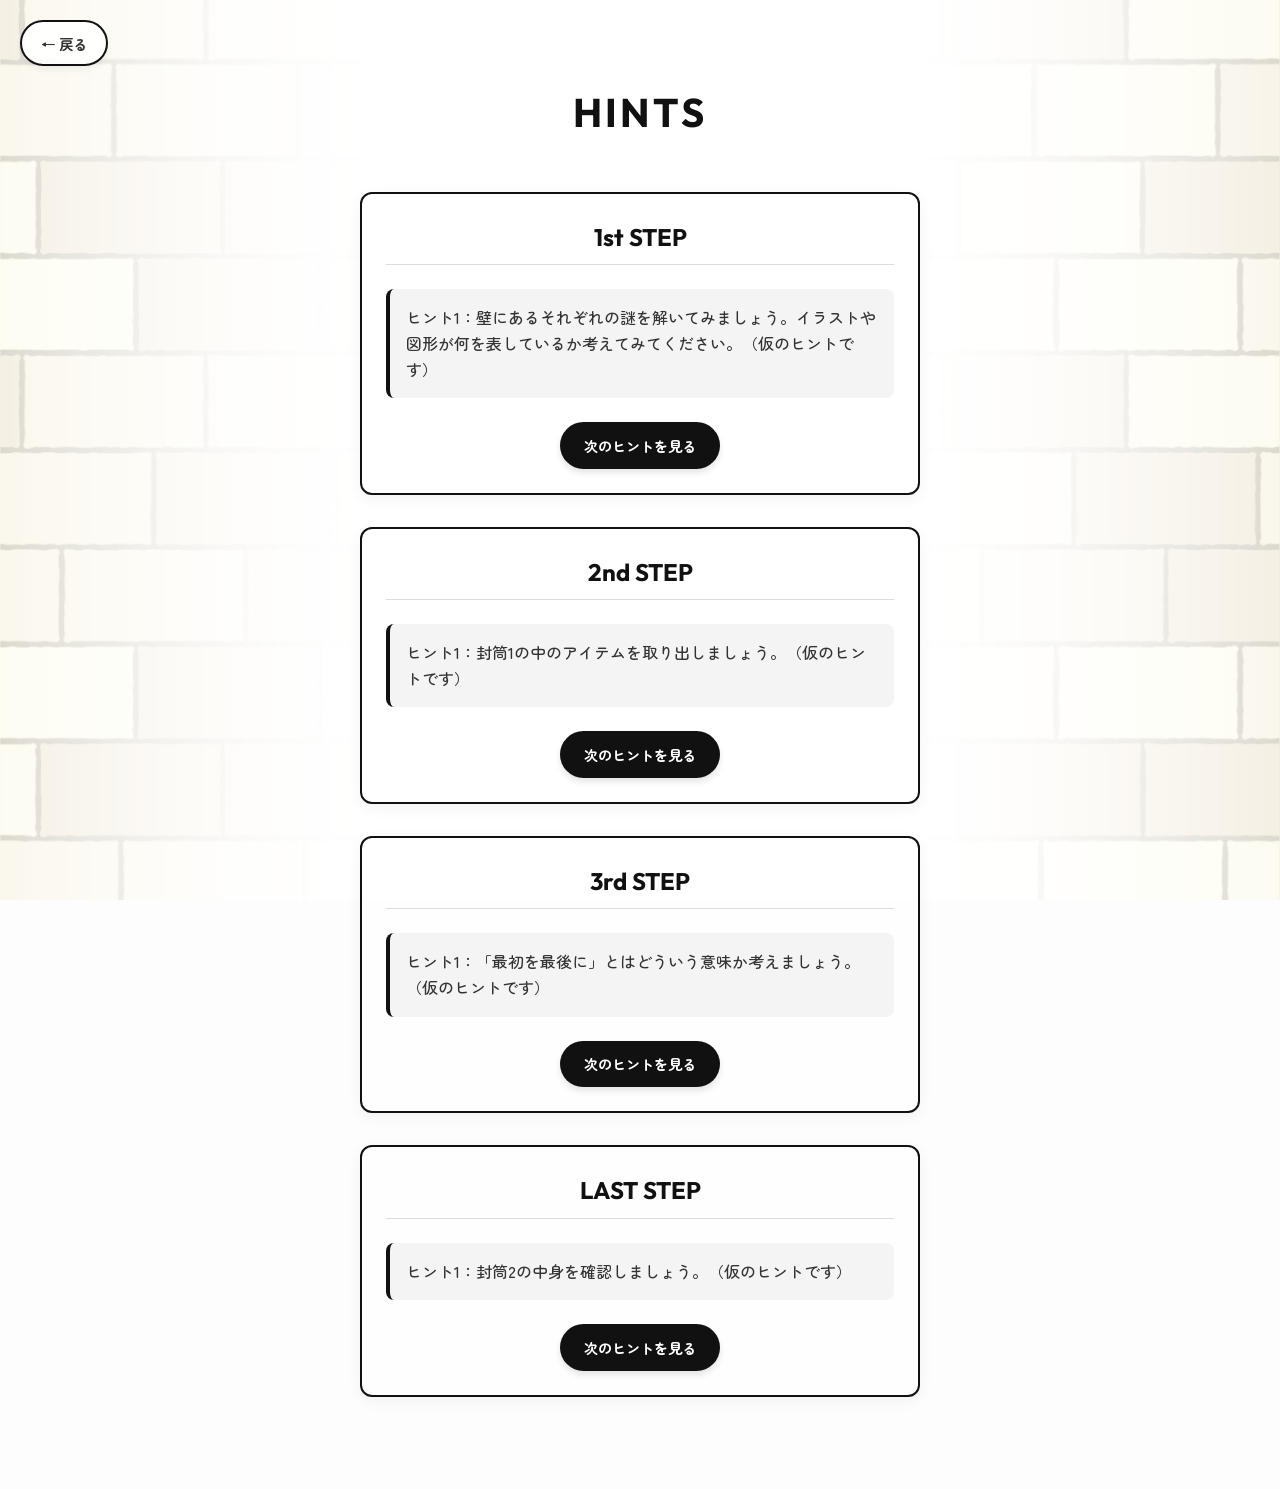
==== hint.html @ ae08cfa1 "諸々修正＋ヒントサイト型だけ追加" ====
<!DOCTYPE html>
<html lang="ja">
<head>
    <meta charset="UTF-8">
    <meta name="viewport" content="width=device-width, initial-scale=1.0">
    <title>HINT - RIDDLE ROOM</title>
    <link rel="stylesheet" href="style.css">
    <link rel="stylesheet" href="hint.css">
    <link rel="preconnect" href="https://fonts.googleapis.com">
    <link rel="preconnect" href="https://fonts.gstatic.com" crossorigin>
    <link href="https://fonts.googleapis.com/css2?family=Outfit:wght@300;500;700&family=Zen+Maru+Gothic:wght@400;500;700;900&display=swap" rel="stylesheet">
</head>
<body class="hint-body">
    <a href="index.html" class="back-link">← 戻る</a>
    <div class="hint-page-container">
        <h1 class="hint-main-title">HINTS</h1>
        <div id="hints-wrapper"></div>
    </div>
    <script src="hint.js"></script>
</body>
</html>
---- style.css ----
:root {
    --bg-color: #fdfdfd;
    --text-main: #333333;
    --accent: #111111;
    --accent-dim: #dddddd;
    --error: #ff3b30;
    --red-circle: #ff2a2a;
    --font-en: 'Outfit', sans-serif;
    --font-jp: 'Zen Maru Gothic', sans-serif;
}

* {
    margin: 0;
    padding: 0;
    box-sizing: border-box;
}

body {
    background-color: var(--bg-color);
    color: var(--text-main);
    font-family: var(--font-jp);
    font-weight: 500;
    overflow-x: hidden;
    line-height: 1.6;
}

html {
    scroll-behavior: smooth;
}

/* Scroll Framework Layering */
.scroll-container {
    position: fixed;
    top: 0;
    left: 0;
    width: 100%;
    height: 100%;
    height: 100svh;
    overflow: hidden;
    background-image: url('background.png');
    background-size: cover;
    background-position: center;
    background-repeat: no-repeat;
}

/* Sections */
.section {
    position: absolute;
    top: 0;
    left: 0;
    width: 100%;
    height: 100%;
    display: flex;
    flex-direction: column;
    justify-content: center;
    align-items: center;
    padding: 2rem;
    pointer-events: none; /* JS will enable pointer events when sections are visible */
}

/* Note: Interactive elements receive pointer-events dynamically via JS on their parent sections */

.main-title {
    font-family: var(--font-en);
    font-size: clamp(2.5rem, 10vw, 4rem);
    font-weight: 800;
    letter-spacing: clamp(0.2rem, 2vw, 0.5rem);
    color: var(--accent);
    text-align: center;
    line-height: 1.2;
}

/* Removed Reveal Classes as they are now handled by JS smoothly */

.report-link,
.report-link:visited,
.report-link:active,
.report-link:focus {
    position: absolute;
    top: 20px;
    right: 20px;
    font-size: 0.8rem;
    color: #999;
    text-decoration: none;
    z-index: 100;
}

/* Step Layout (Removed Box Styling) */
.step-card {
    max-width: 600px;
    width: 100%;
    text-align: center;
    padding: 2rem 0;
    /* removed card background, glass effect, and borders for clean minimalist look */
}

.step-title {
    font-family: var(--font-en);
    font-size: clamp(2rem, 8vw, 2.5rem);
    color: var(--accent);
    margin-bottom: 2rem;
    font-weight: 700;
    letter-spacing: 0.1rem;
    position: relative;
    display: inline-block;
}

/* Slim underline for the title */
.step-title::after {
    content: '';
    position: absolute;
    bottom: -8px;
    left: 30%;
    width: 40%;
    height: 1px;
    background: var(--accent);
}

.instruction {
    font-size: 1.1rem;
    margin-bottom: 2rem;
    font-weight: 500;
    color: #444;
}

.item-container {
    margin-bottom: 2rem;
    display: flex;
    flex-direction: column;
    align-items: center;
    gap: 0.5rem;
}

.item-note {
    font-size: 0.9rem;
    color: #777;
}

.item-image {
    max-width: 120px;
    height: auto;
}

/* Input Fields */
.input-group {
    display: flex;
    justify-content: center;
    align-items: center;
    position: relative;
    max-width: 300px;
    margin: 0 auto;
}

input[type="text"] {
    width: 100%;
    background: transparent;
    border: none;
    border-bottom: 2px solid var(--accent-dim);
    color: var(--text-main);
    padding: 0.8rem 2.5rem 0.8rem 0.5rem;
    font-size: 1.4rem;
    font-weight: 700;
    font-family: var(--font-jp);
    text-align: center;
    transition: border-color 0.3s ease;
}

input[type="text"]:focus {
    outline: none;
    border-bottom-color: var(--accent);
}

input[type="text"]::placeholder {
    color: #bbbbbb;
    font-size: 1rem;
}

.submit-btn {
    position: absolute;
    right: -10px;
    background: transparent;
    border: none;
    color: var(--accent);
    font-size: 1.5rem;
    cursor: pointer;
    width: 40px;
    height: 40px;
    display: flex;
    align-items: center;
    justify-content: center;
    transition: transform 0.2s ease;
}

.submit-btn:hover {
    transform: translateX(3px);
}

/* Feedback Element */
.feedback-container {
    margin-top: 2rem;
    display: flex;
    justify-content: center;
    align-items: center;
}

.success-message {
    text-align: center;
    animation: fadeInMsg 0.4s ease-out forwards;
}

.success-text {
    font-size: 1.2rem;
    font-weight: 500;
    color: #4CAF50;
    letter-spacing: 0.05rem;
}

@keyframes fadeInMsg {
    0% { opacity: 0; }
    100% { opacity: 1; }
}

/* Scroll Indicators */
.scroll-indicator, .unlock-indicator {
    position: absolute;
    bottom: 40px;
    display: flex;
    flex-direction: column;
    align-items: center;
    opacity: 0.6;
    animation: bounce 2s infinite;
    cursor: pointer;
    font-family: var(--font-en);
    font-size: 0.8rem;
    letter-spacing: 0.2rem;
    color: var(--accent);
    z-index: 10;
}

.unlock-indicator {
    opacity: 1;
    animation: bounce 2s infinite;
}

@keyframes bounce {
    0%, 20%, 50%, 80%, 100% { transform: translateY(0); }
    40% { transform: translateY(-10px); }
    60% { transform: translateY(-5px); }
}

.arrow {
    width: 15px;
    height: 15px;
    border-right: 2px solid currentColor;
    border-bottom: 2px solid currentColor;
    transform: rotate(45deg);
    margin-top: 10px;
}

/* Responsive Line Breaks */
@media (min-width: 769px) {
    .sp-br { display: none; }
}

@media (max-width: 768px) {
    .pc-br { display: none; }
    .pc-space { display: none; }
}

/* Removed hidden states as opacity and pointer events are directly managed by JS */
/* Hint Link */
.hint-link {
    position: fixed;
    top: 20px;
    left: 20px;
    font-family: var(--font-jp);
    font-size: 0.9rem;
    font-weight: 700;
    color: var(--text-main);
    background-color: rgba(255, 255, 255, 0.9);
    padding: 0.6rem 1.2rem;
    border-radius: 30px;
    text-decoration: none;
    z-index: 1000;
    box-shadow: 0 4px 6px rgba(0, 0, 0, 0.05);
    border: 2px solid var(--accent);
    transition: all 0.2s ease;
}

.hint-link:hover {
    background-color: var(--accent);
    color: white;
    transform: translateY(-2px);
}
---- hint.css ----
/* hint.css */
.hint-body {
    background-image: url('background.png');
    background-size: cover;
    background-position: center;
    background-attachment: fixed;
    background-color: var(--bg-color);
    min-height: 100vh;
}

.back-link {
    position: fixed;
    top: 20px;
    left: 20px;
    font-family: var(--font-jp);
    font-size: 0.9rem;
    font-weight: 700;
    color: var(--text-main);
    background-color: rgba(255, 255, 255, 0.9);
    padding: 0.6rem 1.2rem;
    border-radius: 30px;
    text-decoration: none;
    z-index: 1000;
    box-shadow: 0 4px 6px rgba(0, 0, 0, 0.05);
    border: 2px solid var(--accent);
    transition: all 0.2s ease;
}

.back-link:hover {
    background-color: var(--accent);
    color: white;
    transform: translateY(-2px);
}

.hint-page-container {
    padding: 80px 20px 60px;
    max-width: 600px;
    margin: 0 auto;
    position: relative;
    z-index: 10;
}

.hint-main-title {
    font-family: var(--font-en);
    font-size: 2.5rem;
    color: var(--accent);
    text-align: center;
    margin-bottom: 3rem;
    letter-spacing: 0.2rem;
}

.hint-step-card {
    background: rgba(255, 255, 255, 0.8);
    border: 2px solid var(--accent);
    border-radius: 12px;
    padding: 1.5rem;
    margin-bottom: 2rem;
    box-shadow: 0 4px 15px rgba(0,0,0,0.05);
}

.hint-step-title {
    font-family: var(--font-en);
    font-size: 1.5rem;
    color: var(--accent);
    margin-bottom: 1.5rem;
    text-align: center;
    border-bottom: 1px solid var(--accent-dim);
    padding-bottom: 0.5rem;
}

.hint-item {
    margin-bottom: 1rem;
    padding: 1rem;
    background: rgba(240, 240, 240, 0.7);
    border-radius: 8px;
    border-left: 4px solid var(--accent);
    animation: fadeIn 0.4s ease-out forwards;
}

.hint-item.hidden {
    display: none;
}

.hint-text {
    font-size: 1rem;
    line-height: 1.6;
}

.hint-btn-wrapper {
    text-align: center;
    margin-top: 1.5rem;
}

.next-hint-btn {
    font-family: var(--font-jp);
    font-size: 0.9rem;
    font-weight: 700;
    color: white;
    background-color: var(--accent);
    border: none;
    padding: 0.8rem 1.5rem;
    border-radius: 30px;
    cursor: pointer;
    transition: transform 0.2s ease, opacity 0.2s ease;
    box-shadow: 0 4px 6px rgba(0, 0, 0, 0.1);
}

.next-hint-btn:hover {
    transform: translateY(-2px);
    opacity: 0.9;
}

.next-hint-btn.hidden {
    display: none;
}

@keyframes fadeIn {
    from { opacity: 0; transform: translateY(10px); }
    to { opacity: 1; transform: translateY(0); }
}
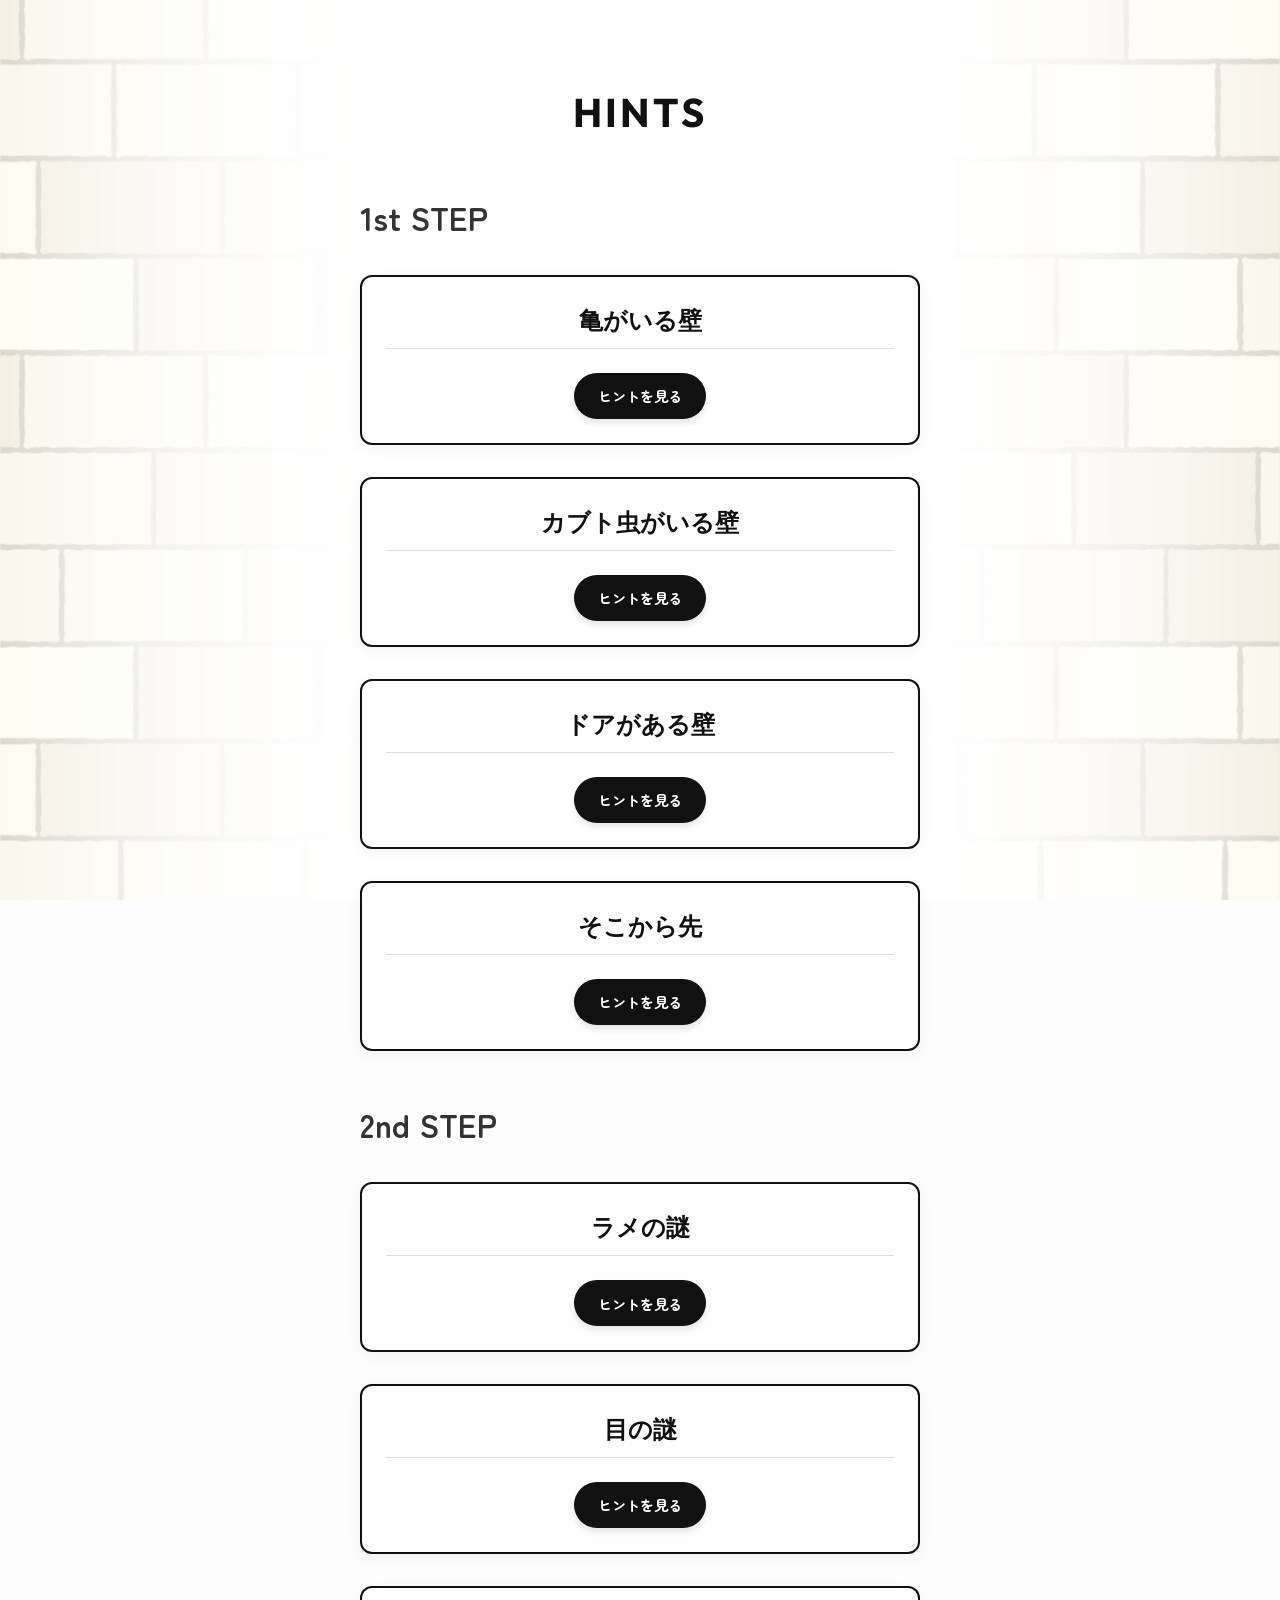
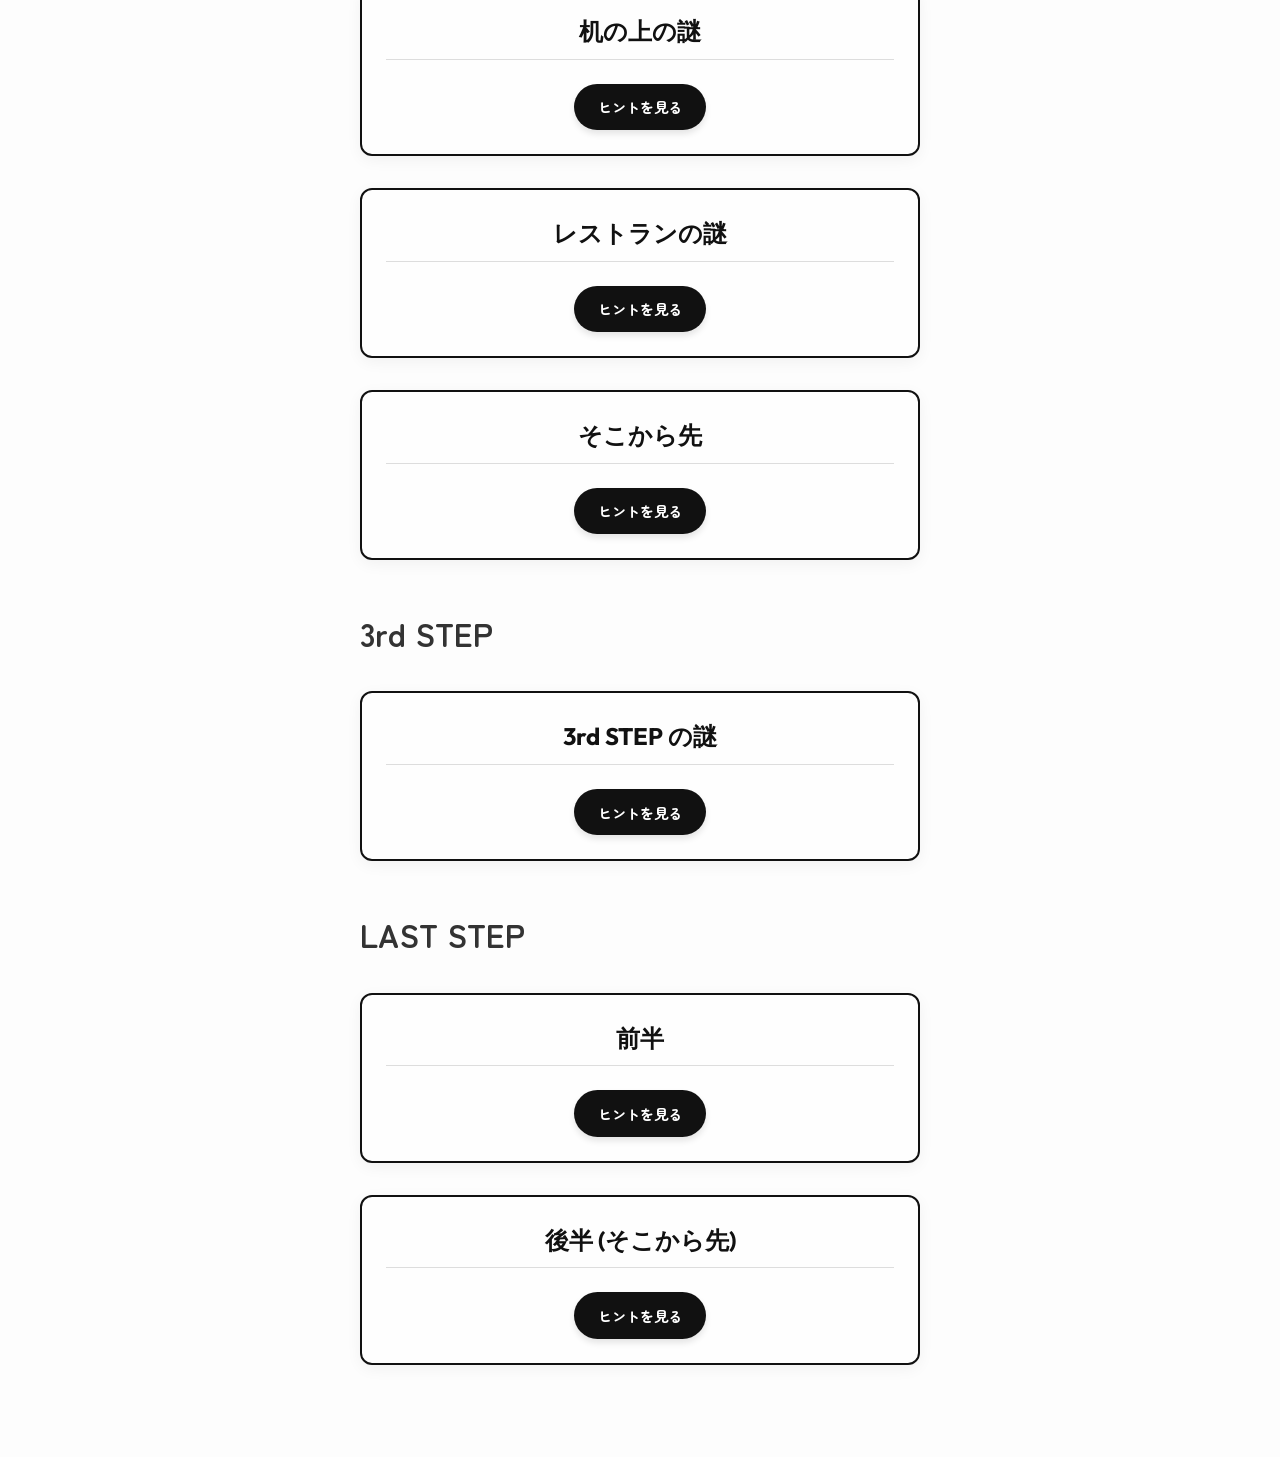
==== commit 53782bb5: "ヒント実装" ====
--- a/hint.html
+++ b/hint.html
@@ -11,7 +11,6 @@
     <link href="https://fonts.googleapis.com/css2?family=Outfit:wght@300;500;700&family=Zen+Maru+Gothic:wght@400;500;700;900&display=swap" rel="stylesheet">
 </head>
 <body class="hint-body">
-    <a href="index.html" class="back-link">← 戻る</a>
     <div class="hint-page-container">
         <h1 class="hint-main-title">HINTS</h1>
         <div id="hints-wrapper"></div>
--- a/style.css
+++ b/style.css
@@ -22,43 +22,44 @@
     font-weight: 500;
     overflow-x: hidden;
     line-height: 1.6;
+    overscroll-behavior-y: none;
 }
 
 html {
     scroll-behavior: smooth;
-}
-
-/* Scroll Framework Layering */
+    overscroll-behavior-y: none;
+}
+
+/* Page Container */
 .scroll-container {
-    position: fixed;
-    top: 0;
-    left: 0;
+    min-height: 100dvh;
     width: 100%;
-    height: 100%;
-    height: 100svh;
-    overflow: hidden;
+    display: flex;
+    flex-direction: column;
+    justify-content: center;
+    align-items: center;
     background-image: url('background.png');
     background-size: cover;
     background-position: center;
     background-repeat: no-repeat;
+    animation: fadeInPage 0.8s ease-out forwards;
+}
+
+@keyframes fadeInPage {
+    0% { opacity: 0; }
+    100% { opacity: 1; }
 }
 
 /* Sections */
 .section {
-    position: absolute;
-    top: 0;
-    left: 0;
     width: 100%;
-    height: 100%;
+    max-width: 800px;
     display: flex;
     flex-direction: column;
     justify-content: center;
     align-items: center;
     padding: 2rem;
-    pointer-events: none; /* JS will enable pointer events when sections are visible */
-}
-
-/* Note: Interactive elements receive pointer-events dynamically via JS on their parent sections */
+}
 
 .main-title {
     font-family: var(--font-en);
@@ -76,13 +77,13 @@
 .report-link:visited,
 .report-link:active,
 .report-link:focus {
-    position: absolute;
+    position: fixed;
     top: 20px;
     right: 20px;
     font-size: 0.8rem;
     color: #999;
     text-decoration: none;
-    z-index: 100;
+    z-index: 1000;
 }
 
 /* Step Layout (Removed Box Styling) */
@@ -216,12 +217,18 @@
 }
 
 @keyframes fadeInMsg {
-    0% { opacity: 0; }
-    100% { opacity: 1; }
+    0% {
+        opacity: 0;
+    }
+
+    100% {
+        opacity: 1;
+    }
 }
 
 /* Scroll Indicators */
-.scroll-indicator, .unlock-indicator {
+.scroll-indicator,
+.unlock-indicator {
     position: absolute;
     bottom: 40px;
     display: flex;
@@ -243,9 +250,22 @@
 }
 
 @keyframes bounce {
-    0%, 20%, 50%, 80%, 100% { transform: translateY(0); }
-    40% { transform: translateY(-10px); }
-    60% { transform: translateY(-5px); }
+
+    0%,
+    20%,
+    50%,
+    80%,
+    100% {
+        transform: translateY(0);
+    }
+
+    40% {
+        transform: translateY(-10px);
+    }
+
+    60% {
+        transform: translateY(-5px);
+    }
 }
 
 .arrow {
@@ -257,14 +277,83 @@
     margin-top: 10px;
 }
 
+/* Next Button / Generic Buttons */
+.next-button {
+    display: inline-block;
+    margin-top: 2rem;
+    padding: 1rem 3rem;
+    font-family: var(--font-en);
+    font-size: 1.2rem;
+    font-weight: 700;
+    color: var(--bg-color);
+    background-color: var(--accent);
+    text-decoration: none;
+    border-radius: 50px;
+    letter-spacing: 0.1rem;
+    transition: transform 0.2s ease, opacity 0.2s ease;
+    box-shadow: 0 4px 15px rgba(0, 0, 0, 0.2);
+    animation: fadeInPage 0.5s ease-out forwards;
+}
+
+.next-button:hover {
+    transform: translateY(-2px);
+    opacity: 0.9;
+}
+
+.next-button.hidden {
+    display: none;
+}
+
+/* Previous & Title Buttons */
+.title-button {
+    position: fixed;
+    bottom: 45px;
+    left: 20px;
+    font-size: 0.9rem;
+    color: #888;
+    text-decoration: none;
+    font-family: var(--font-jp);
+    font-weight: 500;
+    transition: color 0.2s ease;
+    z-index: 1000;
+}
+
+.title-button:hover {
+    color: var(--accent);
+}
+
+.prev-button {
+    position: fixed;
+    bottom: 20px;
+    left: 20px;
+    font-size: 0.9rem;
+    color: #888;
+    text-decoration: none;
+    font-family: var(--font-jp);
+    font-weight: 500;
+    transition: color 0.2s ease;
+    z-index: 1000;
+}
+
+.prev-button:hover {
+    color: var(--accent);
+}
+
 /* Responsive Line Breaks */
 @media (min-width: 769px) {
-    .sp-br { display: none; }
+    .sp-br {
+        display: none;
+    }
 }
 
 @media (max-width: 768px) {
-    .pc-br { display: none; }
-    .pc-space { display: none; }
+    .pc-br {
+        display: none;
+    }
+
+    .pc-space {
+        display: none;
+    }
 }
 
 /* Removed hidden states as opacity and pointer events are directly managed by JS */
@@ -291,4 +380,4 @@
     background-color: var(--accent);
     color: white;
     transform: translateY(-2px);
-}
+}
